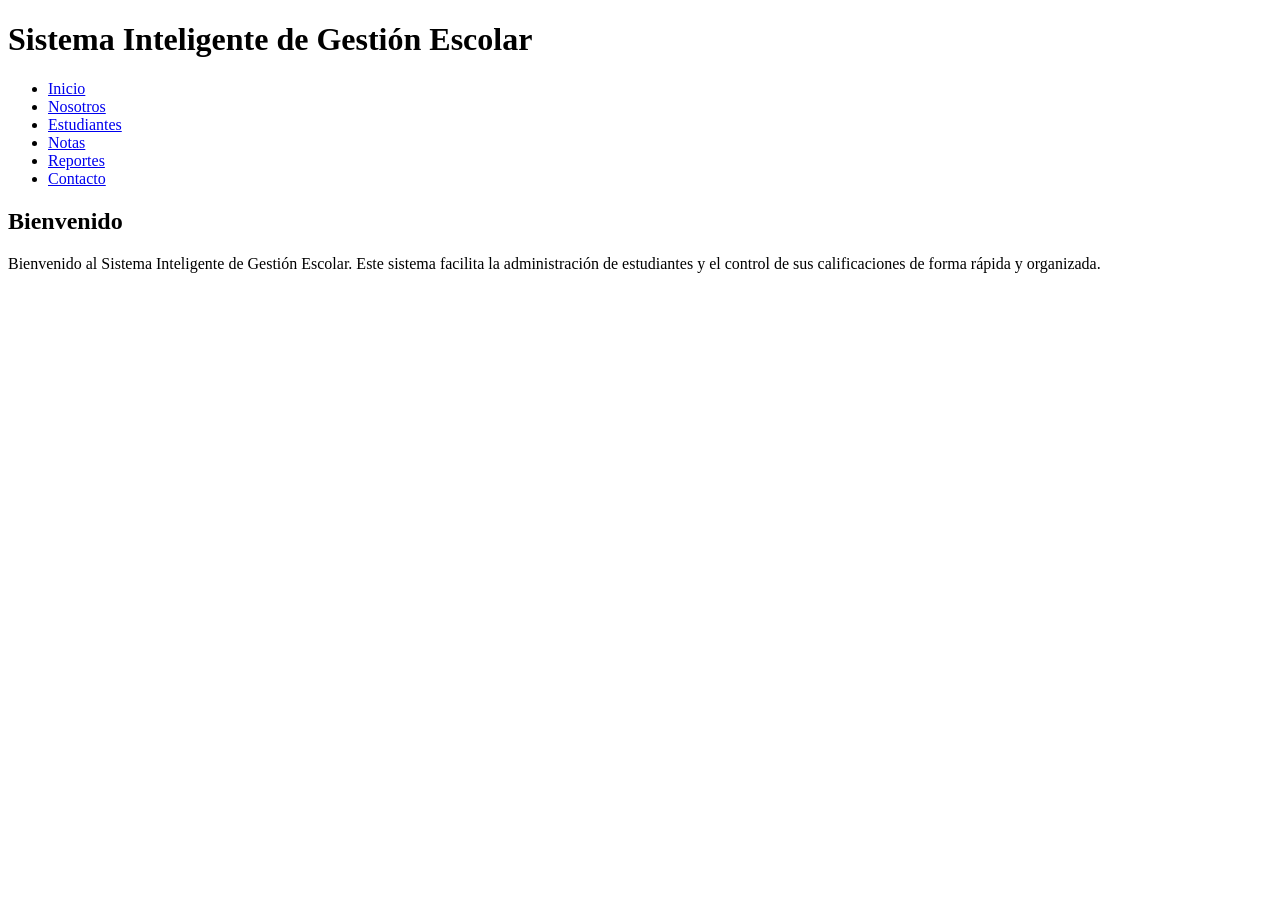
==== index.html @ bafaedf9 "Create index.html index.html." ====
<!DOCTYPE html>
<html lang="es">
<head>
    <meta charset="UTF-8">
    <meta name="viewport" content="width=device-width, initial-scale=1.0">
    <title>Sistema Inteligente de Gestión Escolar</title>

    <link rel="stylesheet" href="style.css">
</head>
<body>

    <header>
        <h1>Sistema Inteligente de Gestión Escolar</h1>
        <nav>
            <ul>
                <li><a href="#inicio">Inicio</a></li>
                <li><a href="#nosotros">Nosotros</a></li>
                <li><a href="#estudiantes">Estudiantes</a></li>
                <li><a href="#notas">Notas</a></li>
                <li><a href="#reportes">Reportes</a></li>
                <li><a href="#contacto">Contacto</a></li>
            </ul>
        </nav>
    </header>

    <section id="inicio">
        <h2>Bienvenido</h2>
        <p>Bienvenido al Sistema Inteligente de Gestión Escolar. Este sistema facilita la administración de estudiantes y el control de sus calificaciones de forma rápida y organizada.</p>
    </section>

</body>
</html>
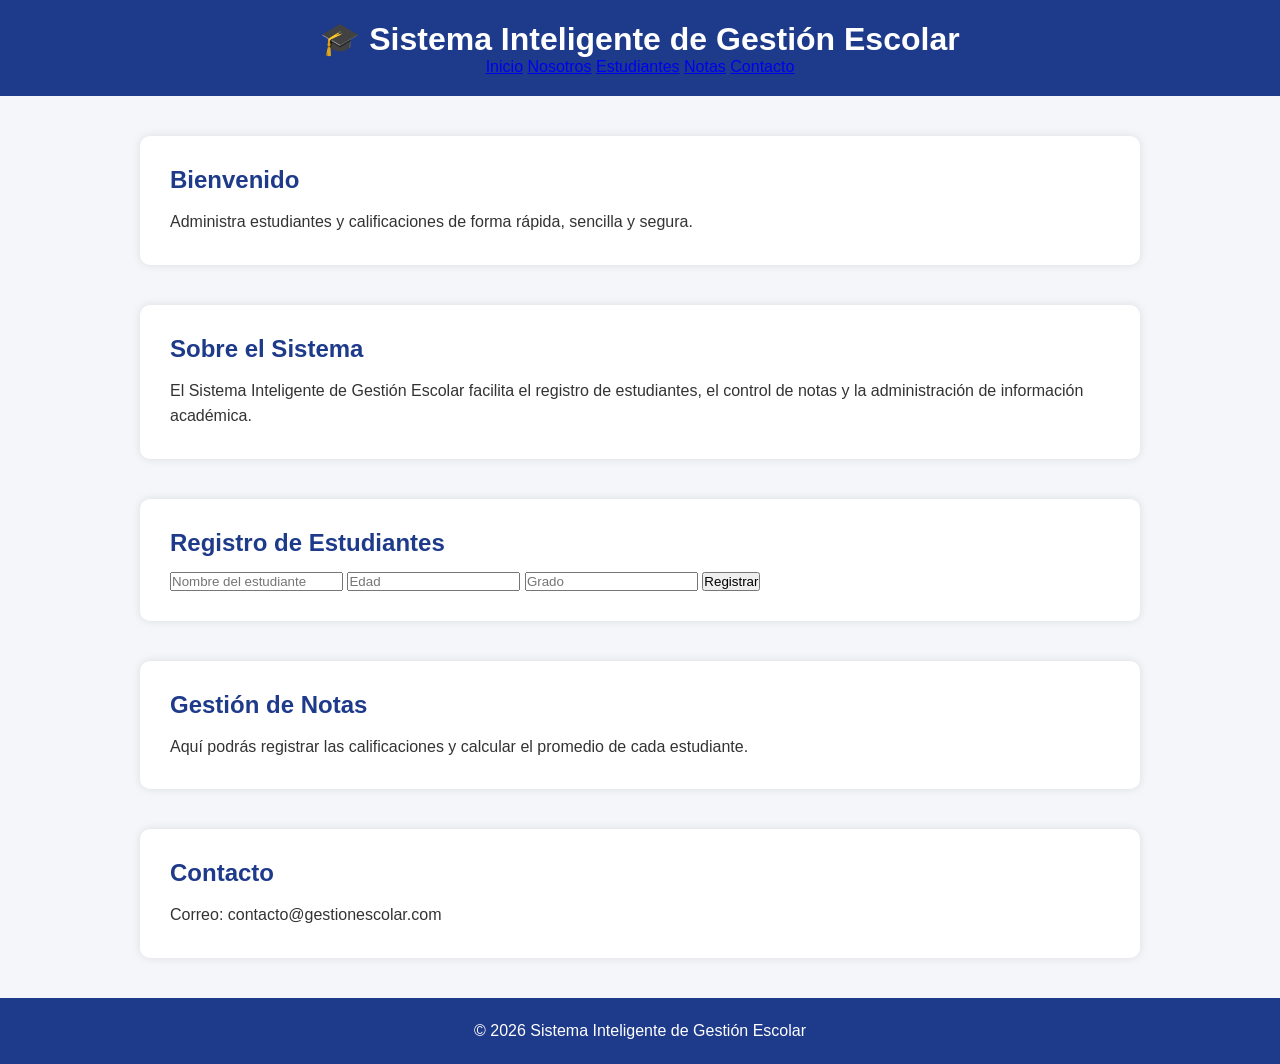
==== commit 3ba59eed: "Update index.html Actualizar index.html" ====
--- a/index.html
+++ b/index.html
@@ -6,27 +6,103 @@
     <title>Sistema Inteligente de Gestión Escolar</title>
 
     <link rel="stylesheet" href="style.css">
+
+    <link rel="preconnect" href="https://fonts.googleapis.com">
+    <link rel="preconnect" href="https://fonts.gstatic.com" crossorigin>
+    <link href="https://fonts.googleapis.com/css2?family=Poppins:wght@300;400;600;700&display=swap" rel="stylesheet">
 </head>
+
 <body>
 
-    <header>
-        <h1>Sistema Inteligente de Gestión Escolar</h1>
-        <nav>
-            <ul>
-                <li><a href="#inicio">Inicio</a></li>
-                <li><a href="#nosotros">Nosotros</a></li>
-                <li><a href="#estudiantes">Estudiantes</a></li>
-                <li><a href="#notas">Notas</a></li>
-                <li><a href="#reportes">Reportes</a></li>
-                <li><a href="#contacto">Contacto</a></li>
-            </ul>
-        </nav>
-    </header>
+<header>
+    <h1>🎓 Sistema Inteligente de Gestión Escolar</h1>
 
-    <section id="inicio">
-        <h2>Bienvenido</h2>
-        <p>Bienvenido al Sistema Inteligente de Gestión Escolar. Este sistema facilita la administración de estudiantes y el control de sus calificaciones de forma rápida y organizada.</p>
-    </section>
+    <nav>
+        <a href="#inicio">Inicio</a>
+        <a href="#nosotros">Nosotros</a>
+        <a href="#estudiantes">Estudiantes</a>
+        <a href="#notas">Notas</a>
+        <a href="#contacto">Contacto</a>
+    </nav>
+</header>
+
+<section id="inicio" class="hero">
+
+    <h2>Bienvenido</h2>
+
+    <p>
+        Administra estudiantes y calificaciones de forma rápida, sencilla y segura.
+    </p>
+
+</section>
+
+<section id="nosotros">
+
+<h2>Sobre el Sistema</h2>
+
+<p>
+
+El Sistema Inteligente de Gestión Escolar facilita el registro de estudiantes,
+el control de notas y la administración de información académica.
+
+</p>
+
+</section>
+
+<section id="estudiantes">
+
+<h2>Registro de Estudiantes</h2>
+
+<form>
+
+<input type="text" placeholder="Nombre del estudiante">
+
+<input type="number" placeholder="Edad">
+
+<input type="text" placeholder="Grado">
+
+<button>Registrar</button>
+
+</form>
+
+</section>
+
+<section id="notas">
+
+<h2>Gestión de Notas</h2>
+
+<p>
+
+Aquí podrás registrar las calificaciones y calcular el promedio de cada estudiante.
+
+</p>
+
+</section>
+
+<section id="contacto">
+
+<h2>Contacto</h2>
+
+<p>
+
+Correo:
+contacto@gestionescolar.com
+
+</p>
+
+</section>
+
+<footer>
+
+<p>
+
+© 2026 Sistema Inteligente de Gestión Escolar
+
+</p>
+
+</footer>
+
+<script src="script.js"></script>
 
 </body>
 </html>
--- a/style.css
+++ b/style.css
@@ -0,0 +1,65 @@
+*{
+    margin:0;
+    padding:0;
+    box-sizing:border-box;
+    font-family:Arial, sans-serif;
+}
+
+body{
+    background:#f4f6f9;
+    color:#333;
+}
+
+header{
+    background:#1e3a8a;
+    color:white;
+    padding:20px;
+    text-align:center;
+}
+
+nav ul{
+    list-style:none;
+    margin-top:15px;
+}
+
+nav ul li{
+    display:inline-block;
+    margin:0 15px;
+}
+
+nav ul li a{
+    color:white;
+    text-decoration:none;
+    font-weight:bold;
+}
+
+nav ul li a:hover{
+    color:#ffd700;
+}
+
+section{
+    width:90%;
+    max-width:1000px;
+    margin:40px auto;
+    background:white;
+    padding:30px;
+    border-radius:10px;
+    box-shadow:0 0 10px rgba(0,0,0,0.1);
+}
+
+h2{
+    color:#1e3a8a;
+    margin-bottom:15px;
+}
+
+p{
+    line-height:1.6;
+}
+
+footer{
+    background:#1e3a8a;
+    color:white;
+    text-align:center;
+    padding:20px;
+    margin-top:40px;
+}
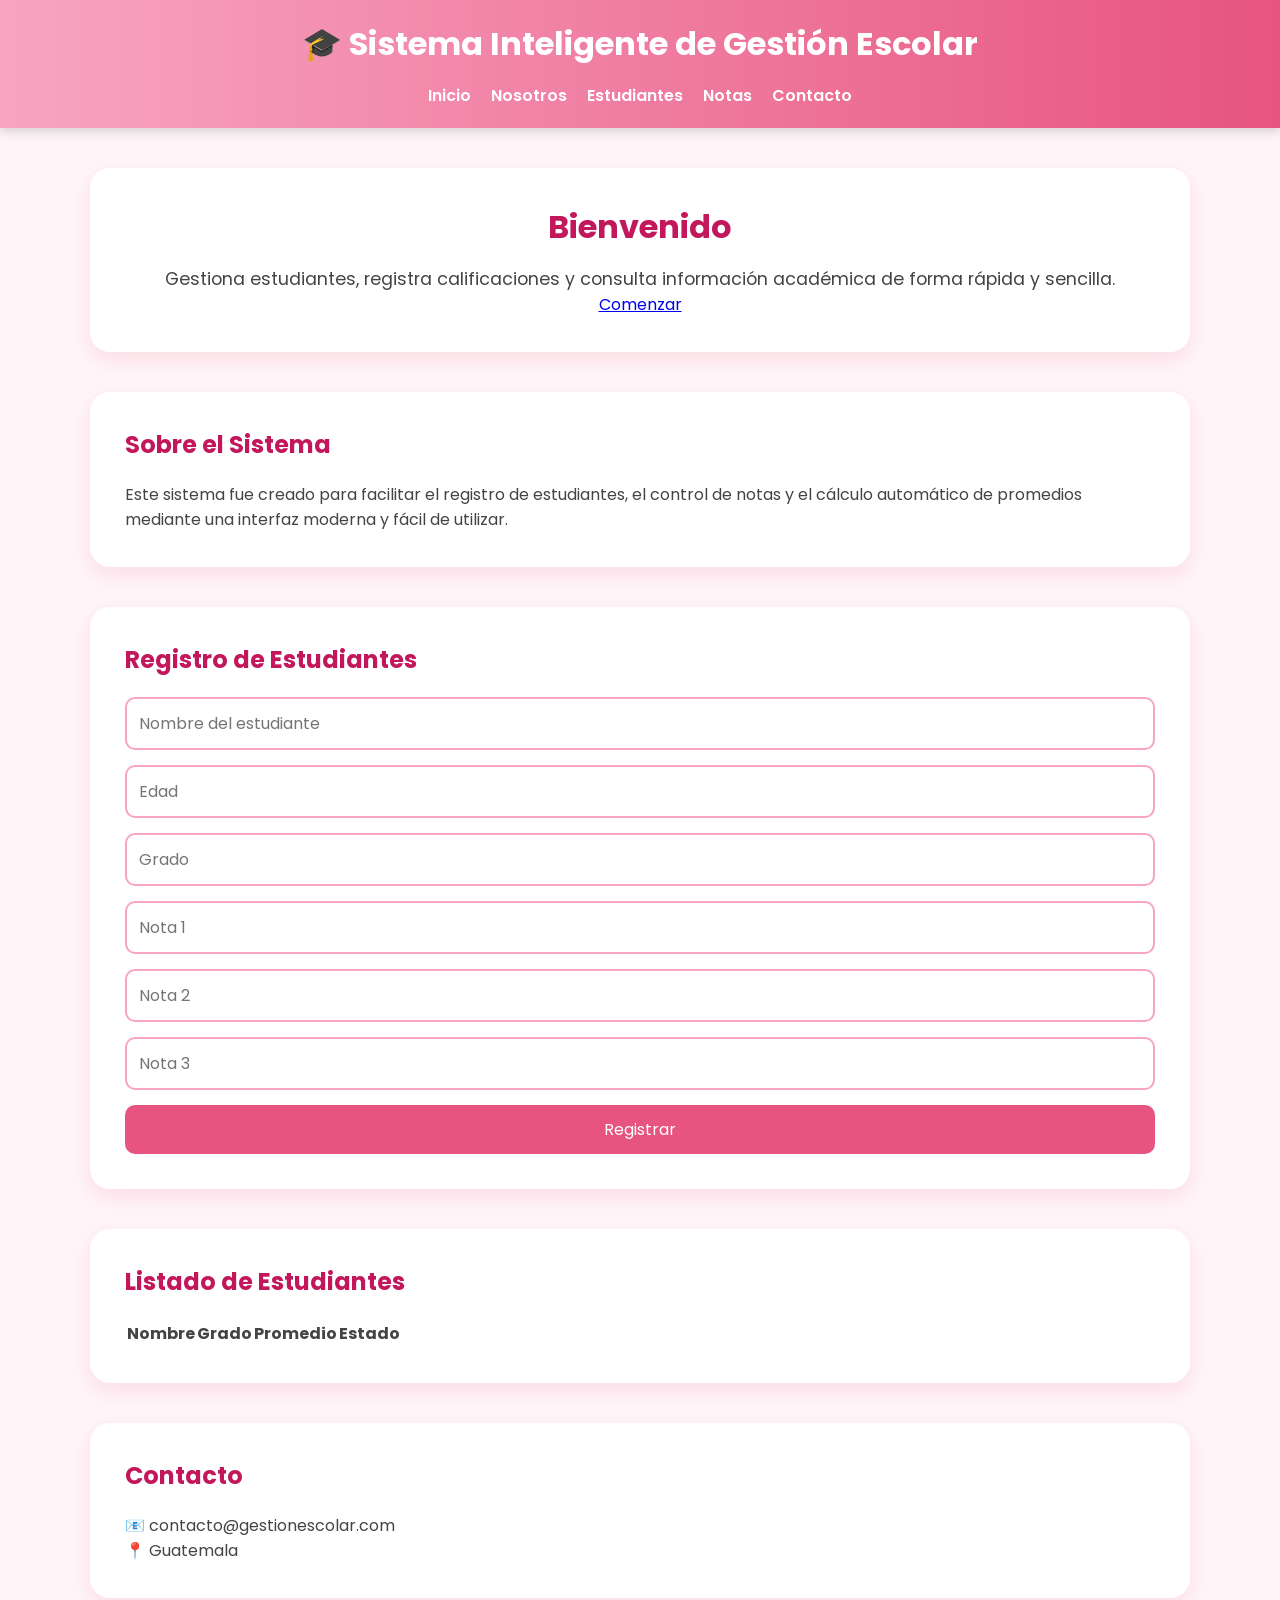
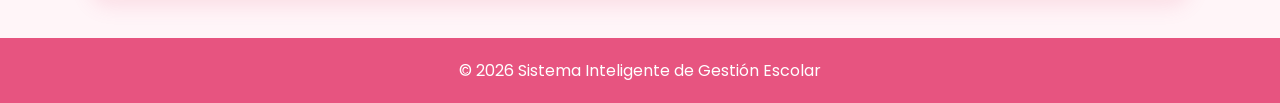
==== commit 43516dd7: "Agregar index.html" ====
--- a/index.html
+++ b/index.html
@@ -1,15 +1,13 @@
 <!DOCTYPE html>
 <html lang="es">
 <head>
-    <meta charset="UTF-8">
-    <meta name="viewport" content="width=device-width, initial-scale=1.0">
-    <title>Sistema Inteligente de Gestión Escolar</title>
+<meta charset="UTF-8">
+<meta name="viewport" content="width=device-width, initial-scale=1.0">
+<title>Sistema Inteligente de Gestión Escolar</title>
 
-    <link rel="stylesheet" href="style.css">
+<link rel="stylesheet" href="style.css">
+<link href="https://fonts.googleapis.com/css2?family=Poppins:wght@300;400;600;700&display=swap" rel="stylesheet">
 
-    <link rel="preconnect" href="https://fonts.googleapis.com">
-    <link rel="preconnect" href="https://fonts.gstatic.com" crossorigin>
-    <link href="https://fonts.googleapis.com/css2?family=Poppins:wght@300;400;600;700&display=swap" rel="stylesheet">
 </head>
 
 <body>
@@ -28,11 +26,13 @@
 
 <section id="inicio" class="hero">
 
-    <h2>Bienvenido</h2>
+<h2>Bienvenido</h2>
 
-    <p>
-        Administra estudiantes y calificaciones de forma rápida, sencilla y segura.
-    </p>
+<p>
+Gestiona estudiantes, registra calificaciones y consulta información académica de forma rápida y sencilla.
+</p>
+
+<a href="#estudiantes" class="btn">Comenzar</a>
 
 </section>
 
@@ -41,10 +41,7 @@
 <h2>Sobre el Sistema</h2>
 
 <p>
-
-El Sistema Inteligente de Gestión Escolar facilita el registro de estudiantes,
-el control de notas y la administración de información académica.
-
+Este sistema fue creado para facilitar el registro de estudiantes, el control de notas y el cálculo automático de promedios mediante una interfaz moderna y fácil de utilizar.
 </p>
 
 </section>
@@ -53,15 +50,21 @@
 
 <h2>Registro de Estudiantes</h2>
 
-<form>
+<form id="formulario">
 
-<input type="text" placeholder="Nombre del estudiante">
+<input type="text" id="nombre" placeholder="Nombre del estudiante" required>
 
-<input type="number" placeholder="Edad">
+<input type="number" id="edad" placeholder="Edad" required>
 
-<input type="text" placeholder="Grado">
+<input type="text" id="grado" placeholder="Grado" required>
 
-<button>Registrar</button>
+<input type="number" id="nota1" placeholder="Nota 1" min="0" max="100" required>
+
+<input type="number" id="nota2" placeholder="Nota 2" min="0" max="100" required>
+
+<input type="number" id="nota3" placeholder="Nota 3" min="0" max="100" required>
+
+<button type="submit">Registrar</button>
 
 </form>
 
@@ -69,13 +72,28 @@
 
 <section id="notas">
 
-<h2>Gestión de Notas</h2>
+<h2>Listado de Estudiantes</h2>
 
-<p>
+<table id="tabla">
 
-Aquí podrás registrar las calificaciones y calcular el promedio de cada estudiante.
+<thead>
 
-</p>
+<tr>
+
+<th>Nombre</th>
+<th>Grado</th>
+<th>Promedio</th>
+<th>Estado</th>
+
+</tr>
+
+</thead>
+
+<tbody>
+
+</tbody>
+
+</table>
 
 </section>
 
@@ -83,22 +101,15 @@
 
 <h2>Contacto</h2>
 
-<p>
+<p>📧 contacto@gestionescolar.com</p>
 
-Correo:
-contacto@gestionescolar.com
-
-</p>
+<p>📍 Guatemala</p>
 
 </section>
 
 <footer>
 
-<p>
-
-© 2026 Sistema Inteligente de Gestión Escolar
-
-</p>
+<p>© 2026 Sistema Inteligente de Gestión Escolar</p>
 
 </footer>
 
--- a/style.css
+++ b/style.css
@@ -2,64 +2,128 @@
     margin:0;
     padding:0;
     box-sizing:border-box;
-    font-family:Arial, sans-serif;
+    font-family:'Poppins', sans-serif;
 }
 
 body{
-    background:#f4f6f9;
-    color:#333;
+    background:#FFF5F8;
+    color:#444;
 }
 
 header{
-    background:#1e3a8a;
-    color:white;
+    background:linear-gradient(90deg,#F8A5C2,#E75480);
     padding:20px;
     text-align:center;
+    color:white;
+    box-shadow:0 4px 10px rgba(0,0,0,.15);
 }
 
-nav ul{
-    list-style:none;
-    margin-top:15px;
+header h1{
+    font-size:2rem;
+    margin-bottom:15px;
 }
 
-nav ul li{
-    display:inline-block;
-    margin:0 15px;
+nav{
+    display:flex;
+    justify-content:center;
+    gap:20px;
+    flex-wrap:wrap;
 }
 
-nav ul li a{
+nav a{
     color:white;
     text-decoration:none;
-    font-weight:bold;
+    font-weight:600;
+    transition:.3s;
 }
 
-nav ul li a:hover{
-    color:#ffd700;
+nav a:hover{
+    color:#FFE4EC;
 }
 
 section{
     width:90%;
-    max-width:1000px;
+    max-width:1100px;
     margin:40px auto;
     background:white;
-    padding:30px;
-    border-radius:10px;
-    box-shadow:0 0 10px rgba(0,0,0,0.1);
+    padding:35px;
+    border-radius:20px;
+    box-shadow:0 8px 20px rgba(231,84,128,.15);
+}
+
+.hero{
+    text-align:center;
+}
+
+.hero h2{
+    color:#C2185B;
+    font-size:2rem;
+    margin-bottom:15px;
+}
+
+.hero p{
+    font-size:1.1rem;
 }
 
 h2{
-    color:#1e3a8a;
-    margin-bottom:15px;
+    color:#C2185B;
+    margin-bottom:20px;
 }
 
-p{
-    line-height:1.6;
+form{
+    display:flex;
+    flex-direction:column;
+    gap:15px;
+}
+
+input{
+    padding:12px;
+    border:2px solid #F8A5C2;
+    border-radius:10px;
+    font-size:16px;
+}
+
+input:focus{
+    outline:none;
+    border-color:#E75480;
+}
+
+button{
+    background:#E75480;
+    color:white;
+    border:none;
+    padding:12px;
+    border-radius:10px;
+    cursor:pointer;
+    font-size:16px;
+    transition:.3s;
+}
+
+button:hover{
+    background:#C2185B;
 }
 
 footer{
-    background:#1e3a8a;
+    background:#E75480;
     color:white;
     text-align:center;
     padding:20px;
     margin-top:40px;
 }
+
+@media(max-width:768px){
+
+nav{
+    flex-direction:column;
+    gap:12px;
+}
+
+section{
+    width:95%;
+}
+
+header h1{
+    font-size:1.6rem;
+}
+
+}
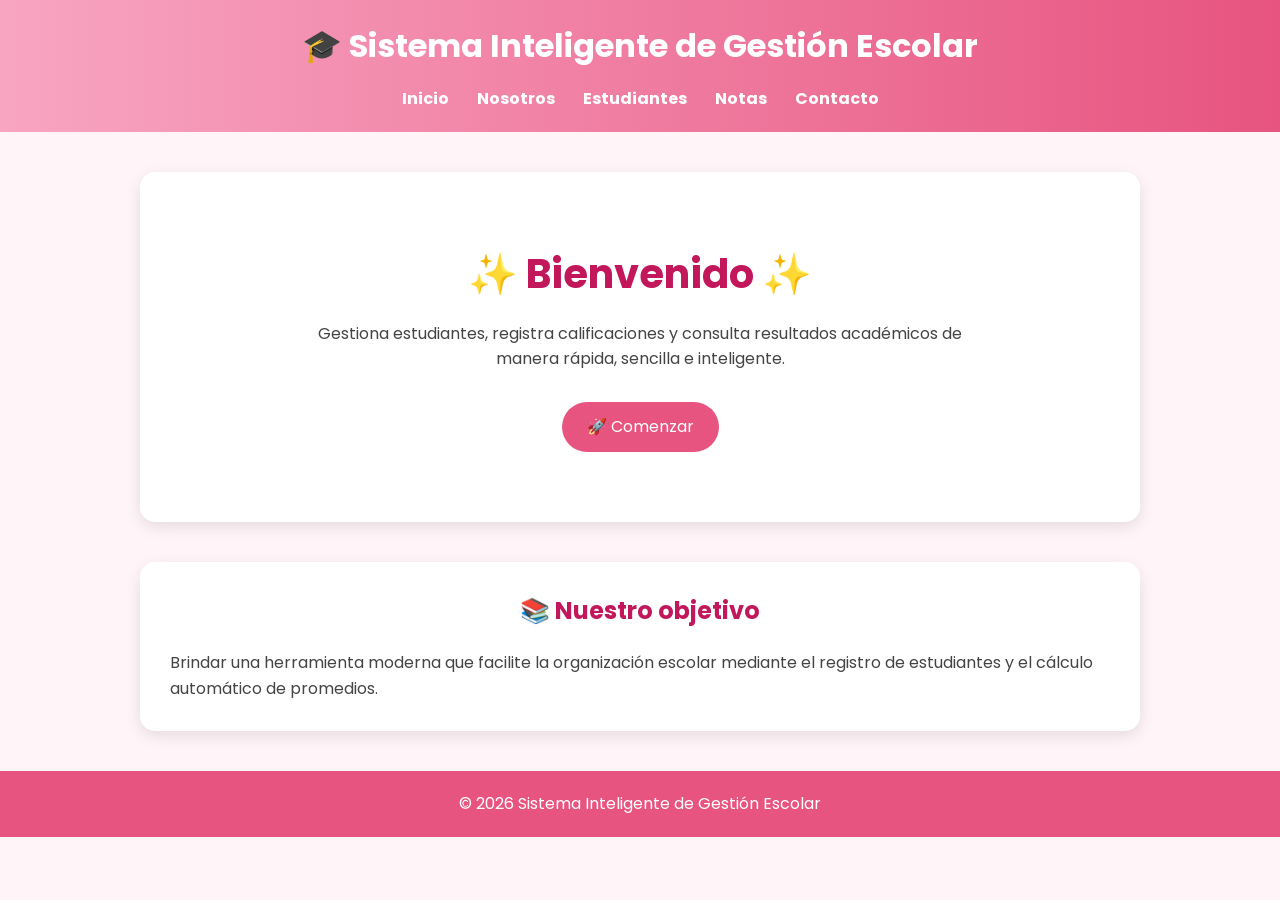
==== commit 5f81744b: "Diseño de Bienvenida" ====
--- a/index.html
+++ b/index.html
@@ -3,9 +3,11 @@
 <head>
 <meta charset="UTF-8">
 <meta name="viewport" content="width=device-width, initial-scale=1.0">
+
 <title>Sistema Inteligente de Gestión Escolar</title>
 
 <link rel="stylesheet" href="style.css">
+
 <link href="https://fonts.googleapis.com/css2?family=Poppins:wght@300;400;600;700&display=swap" rel="stylesheet">
 
 </head>
@@ -13,99 +15,50 @@
 <body>
 
 <header>
-    <h1>🎓 Sistema Inteligente de Gestión Escolar</h1>
 
-    <nav>
-        <a href="#inicio">Inicio</a>
-        <a href="#nosotros">Nosotros</a>
-        <a href="#estudiantes">Estudiantes</a>
-        <a href="#notas">Notas</a>
-        <a href="#contacto">Contacto</a>
-    </nav>
+<h1>🎓 Sistema Inteligente de Gestión Escolar</h1>
+
+<nav>
+<a href="index.html">Inicio</a>
+<a href="nosotros.html">Nosotros</a>
+<a href="estudiantes.html">Estudiantes</a>
+<a href="notas.html">Notas</a>
+<a href="contacto.html">Contacto</a>
+</nav>
+
 </header>
 
-<section id="inicio" class="hero">
 
-<h2>Bienvenido</h2>
+<section class="hero">
+
+<h2>✨ Bienvenido ✨</h2>
 
 <p>
-Gestiona estudiantes, registra calificaciones y consulta información académica de forma rápida y sencilla.
+Gestiona estudiantes, registra calificaciones y consulta resultados académicos de manera rápida, sencilla e inteligente.
 </p>
 
-<a href="#estudiantes" class="btn">Comenzar</a>
+
+<a href="estudiantes.html" class="btn">
+🚀 Comenzar
+</a>
+
 
 </section>
 
-<section id="nosotros">
 
-<h2>Sobre el Sistema</h2>
+
+<section class="bienvenida">
+
+<h2>📚 Nuestro objetivo</h2>
 
 <p>
-Este sistema fue creado para facilitar el registro de estudiantes, el control de notas y el cálculo automático de promedios mediante una interfaz moderna y fácil de utilizar.
+Brindar una herramienta moderna que facilite la organización escolar mediante el registro de estudiantes y el cálculo automático de promedios.
 </p>
+
 
 </section>
 
-<section id="estudiantes">
 
-<h2>Registro de Estudiantes</h2>
-
-<form id="formulario">
-
-<input type="text" id="nombre" placeholder="Nombre del estudiante" required>
-
-<input type="number" id="edad" placeholder="Edad" required>
-
-<input type="text" id="grado" placeholder="Grado" required>
-
-<input type="number" id="nota1" placeholder="Nota 1" min="0" max="100" required>
-
-<input type="number" id="nota2" placeholder="Nota 2" min="0" max="100" required>
-
-<input type="number" id="nota3" placeholder="Nota 3" min="0" max="100" required>
-
-<button type="submit">Registrar</button>
-
-</form>
-
-</section>
-
-<section id="notas">
-
-<h2>Listado de Estudiantes</h2>
-
-<table id="tabla">
-
-<thead>
-
-<tr>
-
-<th>Nombre</th>
-<th>Grado</th>
-<th>Promedio</th>
-<th>Estado</th>
-
-</tr>
-
-</thead>
-
-<tbody>
-
-</tbody>
-
-</table>
-
-</section>
-
-<section id="contacto">
-
-<h2>Contacto</h2>
-
-<p>📧 contacto@gestionescolar.com</p>
-
-<p>📍 Guatemala</p>
-
-</section>
 
 <footer>
 
@@ -113,7 +66,6 @@
 
 </footer>
 
-<script src="script.js"></script>
 
 </body>
 </html>
--- a/style.css
+++ b/style.css
@@ -1,129 +1,154 @@
 *{
-    margin:0;
-    padding:0;
-    box-sizing:border-box;
-    font-family:'Poppins', sans-serif;
+margin:0;
+padding:0;
+box-sizing:border-box;
+font-family:'Poppins',sans-serif;
 }
 
 body{
-    background:#FFF5F8;
-    color:#444;
+background:#FFF5F8;
+color:#444;
+line-height:1.6;
 }
 
 header{
-    background:linear-gradient(90deg,#F8A5C2,#E75480);
-    padding:20px;
-    text-align:center;
-    color:white;
-    box-shadow:0 4px 10px rgba(0,0,0,.15);
-}
-
-header h1{
-    font-size:2rem;
-    margin-bottom:15px;
+background:linear-gradient(90deg,#F8A5C2,#E75480);
+padding:20px;
+text-align:center;
+color:white;
+position:sticky;
+top:0;
 }
 
 nav{
-    display:flex;
-    justify-content:center;
-    gap:20px;
-    flex-wrap:wrap;
+margin-top:15px;
 }
 
 nav a{
-    color:white;
-    text-decoration:none;
-    font-weight:600;
-    transition:.3s;
+color:white;
+text-decoration:none;
+margin:0 12px;
+font-weight:bold;
+transition:.3s;
 }
 
 nav a:hover{
-    color:#FFE4EC;
+color:#FFE4EC;
+}
+
+.hero{
+text-align:center;
+padding:70px 20px;
+}
+
+.hero h2{
+font-size:40px;
+color:#C2185B;
+margin-bottom:15px;
+}
+
+.hero p{
+max-width:700px;
+margin:auto;
+margin-bottom:30px;
+}
+
+.btn{
+display:inline-block;
+padding:12px 25px;
+background:#E75480;
+color:white;
+text-decoration:none;
+border-radius:30px;
+transition:.3s;
+}
+
+.btn:hover{
+background:#C2185B;
 }
 
 section{
-    width:90%;
-    max-width:1100px;
-    margin:40px auto;
-    background:white;
-    padding:35px;
-    border-radius:20px;
-    box-shadow:0 8px 20px rgba(231,84,128,.15);
-}
-
-.hero{
-    text-align:center;
-}
-
-.hero h2{
-    color:#C2185B;
-    font-size:2rem;
-    margin-bottom:15px;
-}
-
-.hero p{
-    font-size:1.1rem;
+width:90%;
+max-width:1000px;
+margin:40px auto;
+background:white;
+padding:30px;
+border-radius:15px;
+box-shadow:0 5px 15px rgba(0,0,0,.1);
 }
 
 h2{
-    color:#C2185B;
-    margin-bottom:20px;
+color:#C2185B;
+margin-bottom:20px;
+text-align:center;
 }
 
 form{
-    display:flex;
-    flex-direction:column;
-    gap:15px;
+display:grid;
+gap:15px;
 }
 
 input{
-    padding:12px;
-    border:2px solid #F8A5C2;
-    border-radius:10px;
-    font-size:16px;
-}
-
-input:focus{
-    outline:none;
-    border-color:#E75480;
+padding:12px;
+border:2px solid #F8A5C2;
+border-radius:10px;
+font-size:16px;
 }
 
 button{
-    background:#E75480;
-    color:white;
-    border:none;
-    padding:12px;
-    border-radius:10px;
-    cursor:pointer;
-    font-size:16px;
-    transition:.3s;
+background:#E75480;
+color:white;
+border:none;
+padding:12px;
+border-radius:10px;
+font-size:16px;
+cursor:pointer;
+transition:.3s;
 }
 
 button:hover{
-    background:#C2185B;
+background:#C2185B;
+}
+
+table{
+width:100%;
+border-collapse:collapse;
+margin-top:20px;
+}
+
+th{
+background:#E75480;
+color:white;
+padding:12px;
+}
+
+td{
+padding:10px;
+text-align:center;
+border-bottom:1px solid #ddd;
 }
 
 footer{
-    background:#E75480;
-    color:white;
-    text-align:center;
-    padding:20px;
-    margin-top:40px;
+background:#E75480;
+color:white;
+text-align:center;
+padding:20px;
+margin-top:40px;
 }
 
 @media(max-width:768px){
 
-nav{
-    flex-direction:column;
-    gap:12px;
+nav a{
+display:block;
+margin:10px 0;
+}
+
+.hero h2{
+font-size:30px;
 }
 
 section{
-    width:95%;
-}
-
-header h1{
-    font-size:1.6rem;
+width:95%;
 }
 
 }
